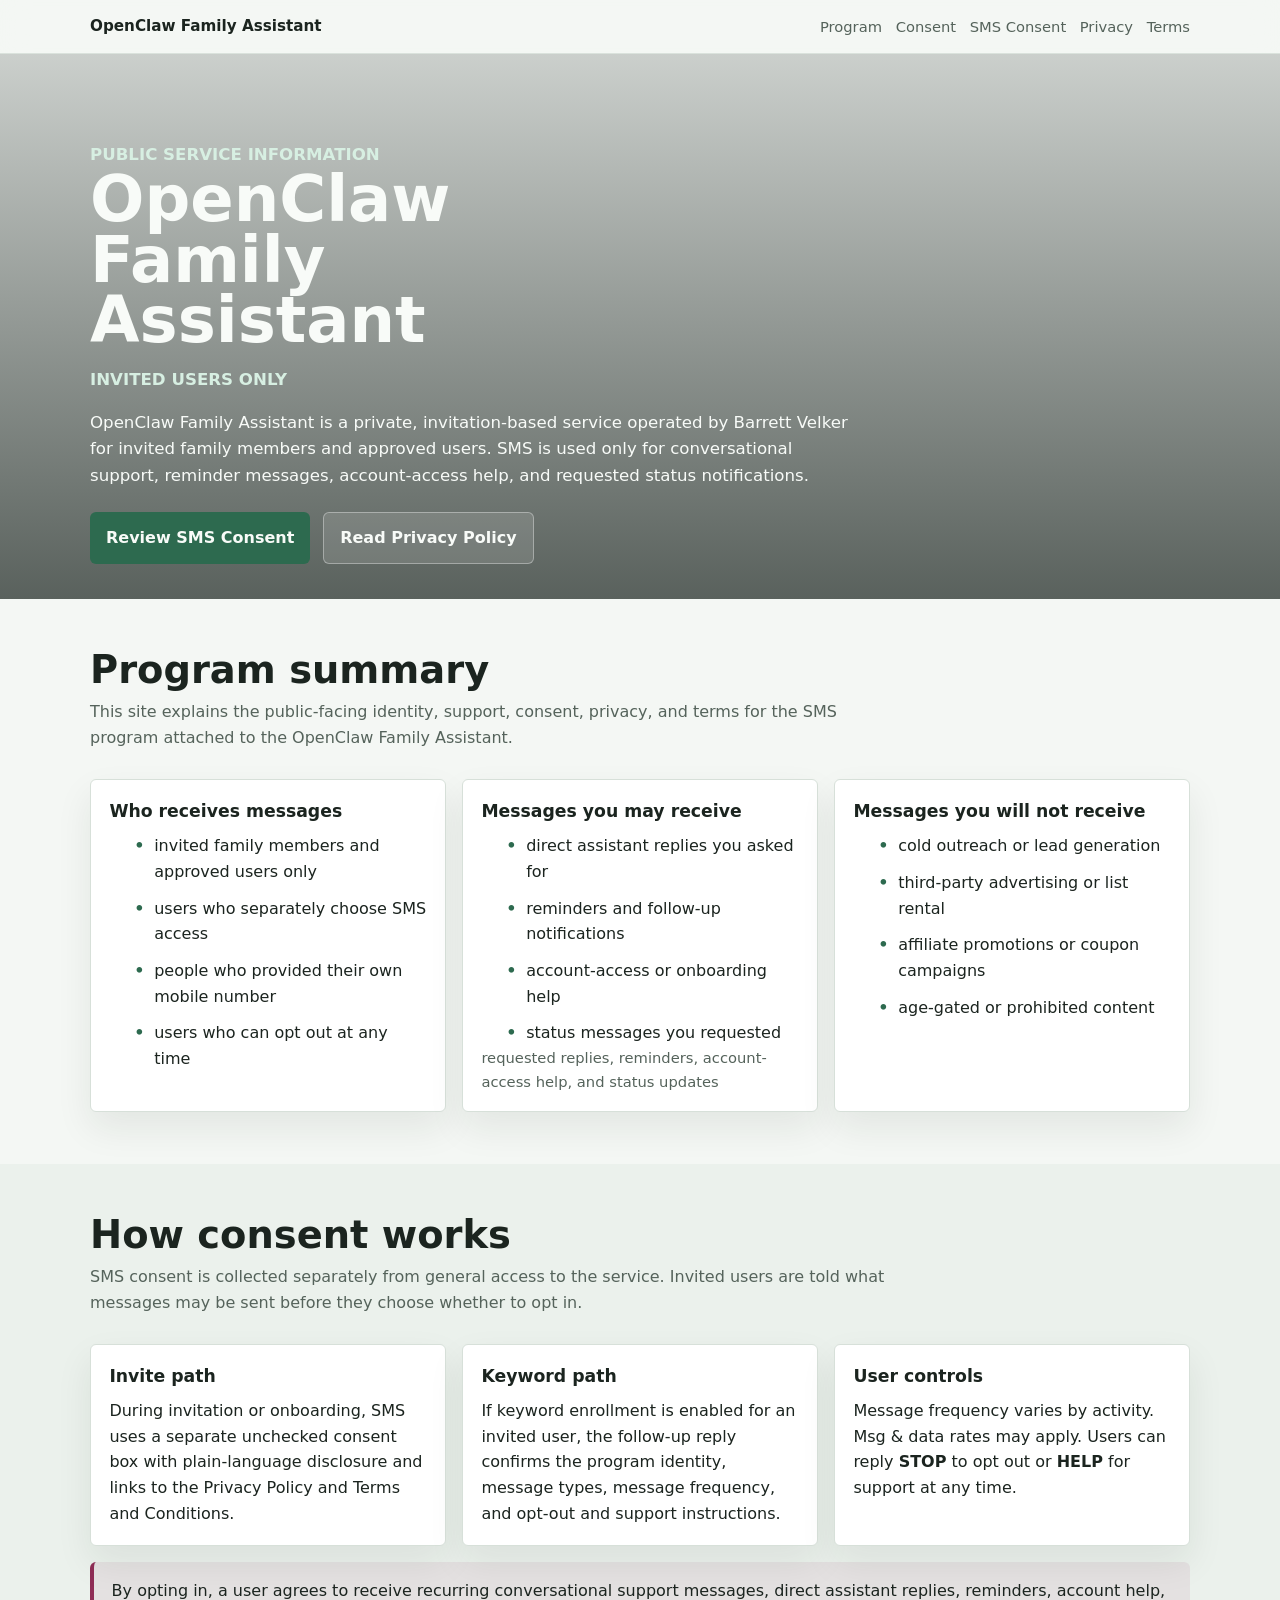
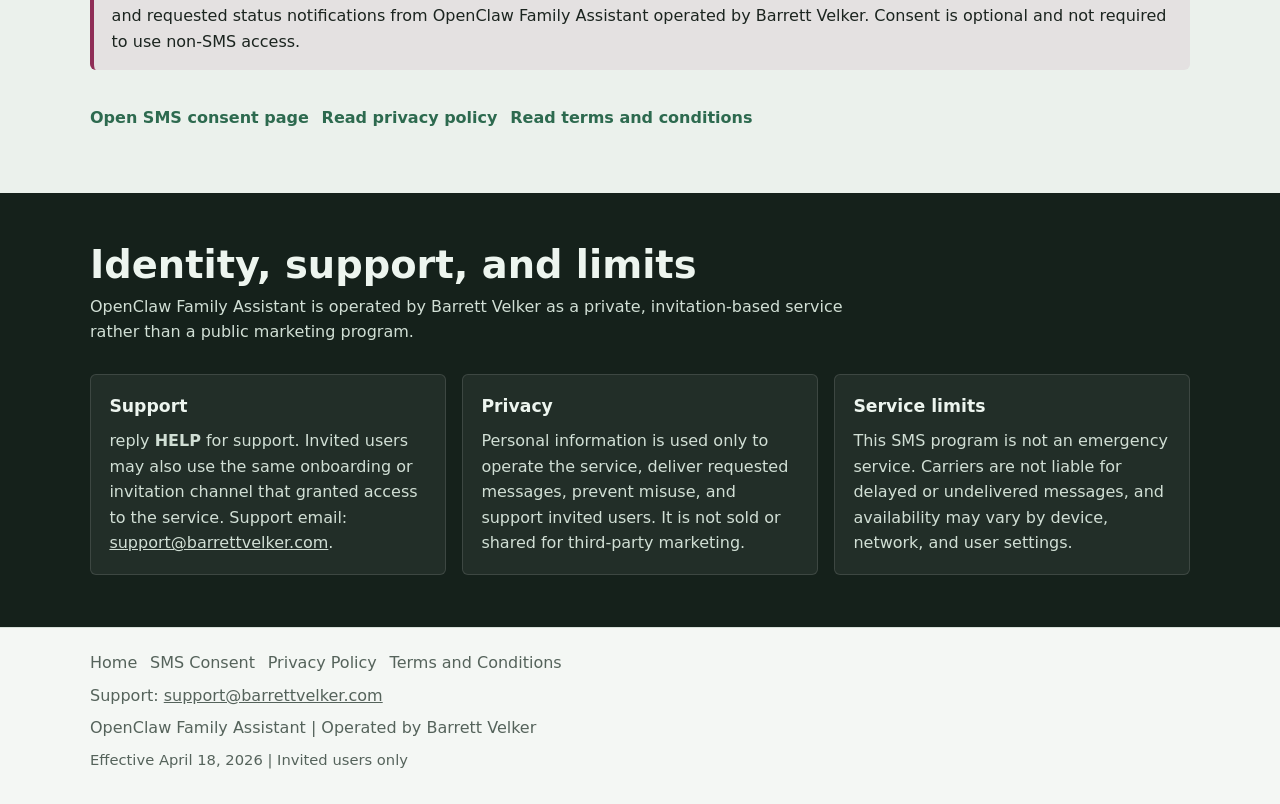
==== index.html @ d8ad7279 "Initial Barrett Velker site" ====
<!DOCTYPE html>
<html lang="en">
  <head>
    <meta charset="utf-8" />
    <meta name="viewport" content="width=device-width, initial-scale=1" />
    <title>OpenClaw Family Assistant | Barrett Velker</title>
    <meta
      name="description"
      content="Public service information for the OpenClaw Family Assistant, a private SMS-enabled service operated by Barrett Velker for invited family members and approved users."
    />
    <link rel="stylesheet" href="./styles.css" />
  </head>
  <body>
    <header class="site-header">
      <div class="bar">
        <a class="brand" href="./index.html">OpenClaw Family Assistant</a>
        <nav class="nav" aria-label="Primary">
          <a href="#program">Program</a>
          <a href="#consent">Consent</a>
          <a href="./invite.html">SMS Consent</a>
          <a href="./privacy.html">Privacy</a>
          <a href="./terms.html">Terms</a>
        </nav>
      </div>
    </header>

    <main>
      <section class="hero">
        <div class="hero-inner">
          <p class="eyebrow">Public Service Information</p>
          <h1>OpenClaw Family Assistant</h1>
          <p class="eyebrow">Invited Users Only</p>
          <p>
            OpenClaw Family Assistant is a private, invitation-based service
            operated by Barrett Velker for invited family members and approved
            users. SMS is used only for conversational support, reminder
            messages, account-access help, and requested status notifications.
          </p>
          <div class="hero-actions">
            <a class="button" href="./invite.html">Review SMS Consent</a>
            <a class="button secondary" href="./privacy.html">Read Privacy Policy</a>
          </div>
        </div>
      </section>

      <section class="section" id="program">
        <div class="inner">
          <div class="section-head">
            <h2>Program summary</h2>
            <p>
              This site explains the public-facing identity, support, consent,
              privacy, and terms for the SMS program attached to the OpenClaw
              Family Assistant.
            </p>
          </div>
          <div class="grid-3">
            <article class="panel">
              <h3>Who receives messages</h3>
              <ul class="checklist">
                <li>invited family members and approved users only</li>
                <li>users who separately choose SMS access</li>
                <li>people who provided their own mobile number</li>
                <li>users who can opt out at any time</li>
              </ul>
            </article>
            <article class="panel">
              <h3>Messages you may receive</h3>
              <ul class="checklist">
                <li>direct assistant replies you asked for</li>
                <li>reminders and follow-up notifications</li>
                <li>account-access or onboarding help</li>
                <li>status messages you requested</li>
              </ul>
              <p class="hint">
                requested replies, reminders, account-access help, and status
                updates
              </p>
            </article>
            <article class="panel">
              <h3>Messages you will not receive</h3>
              <ul class="checklist">
                <li>cold outreach or lead generation</li>
                <li>third-party advertising or list rental</li>
                <li>affiliate promotions or coupon campaigns</li>
                <li>age-gated or prohibited content</li>
              </ul>
            </article>
          </div>
        </div>
      </section>

      <section class="section alt" id="consent">
        <div class="inner">
          <div class="section-head">
            <h2>How consent works</h2>
            <p>
              SMS consent is collected separately from general access to the
              service. Invited users are told what messages may be sent before
              they choose whether to opt in.
            </p>
          </div>
          <div class="grid-3">
            <article class="panel">
              <h3>Invite path</h3>
              <p>
                During invitation or onboarding, SMS uses a separate unchecked
                consent box with plain-language disclosure and links to the
                Privacy Policy and Terms and Conditions.
              </p>
            </article>
            <article class="panel">
              <h3>Keyword path</h3>
              <p>
                If keyword enrollment is enabled for an invited user, the
                follow-up reply confirms the program identity, message types,
                message frequency, and opt-out and support instructions.
              </p>
            </article>
            <article class="panel">
              <h3>User controls</h3>
              <p>
                Message frequency varies by activity. Msg &amp; data rates may
                apply. Users can reply <strong>STOP</strong> to opt out or
                <strong>HELP</strong> for support at any time.
              </p>
            </article>
          </div>
          <div class="callout section-callout">
            By opting in, a user agrees to receive recurring conversational
            support messages, direct assistant replies, reminders, account
            help, and requested status notifications from OpenClaw Family
            Assistant operated by Barrett Velker. Consent is optional and not
            required to use non-SMS access.
          </div>
          <div class="inline-links">
            <a class="text-link" href="./invite.html">Open SMS consent page</a>
            <a class="text-link" href="./privacy.html">Read privacy policy</a>
            <a class="text-link" href="./terms.html">Read terms and conditions</a>
          </div>
        </div>
      </section>

      <section class="section dark" id="support">
        <div class="inner">
          <div class="section-head">
            <h2>Identity, support, and limits</h2>
            <p>
              OpenClaw Family Assistant is operated by Barrett Velker as a
              private, invitation-based service rather than a public marketing
              program.
            </p>
          </div>
          <div class="grid-3">
            <article class="panel">
              <h3>Support</h3>
              <p>
                reply <strong>HELP</strong> for support. Invited users may
                also use the same onboarding or invitation channel that granted
                access to the service. Support email:
                <a href="mailto:support@barrettvelker.com"
                  >support@barrettvelker.com</a
                >.
              </p>
            </article>
            <article class="panel">
              <h3>Privacy</h3>
              <p>
                Personal information is used only to operate the service,
                deliver requested messages, prevent misuse, and support invited
                users. It is not sold or shared for third-party marketing.
              </p>
            </article>
            <article class="panel">
              <h3>Service limits</h3>
              <p>
                This SMS program is not an emergency service. Carriers are not
                liable for delayed or undelivered messages, and availability may
                vary by device, network, and user settings.
              </p>
            </article>
          </div>
        </div>
      </section>
    </main>

    <footer class="footer">
      <div class="inner footer-copy">
        <div class="footer-links">
          <a href="./index.html">Home</a>
          <a href="./invite.html">SMS Consent</a>
          <a href="./privacy.html">Privacy Policy</a>
          <a href="./terms.html">Terms and Conditions</a>
        </div>
        <div>
          Support:
          <a href="mailto:support@barrettvelker.com">support@barrettvelker.com</a>
        </div>
        <div>OpenClaw Family Assistant | Operated by Barrett Velker</div>
        <div class="fine-print">Effective April 18, 2026 | Invited users only</div>
      </div>
    </footer>
  </body>
</html>
---- styles.css ----
:root {
  color-scheme: light;
  --bg: #f4f7f4;
  --surface: #ffffff;
  --ink: #1b241f;
  --muted: #55635b;
  --line: #d7e0d9;
  --accent: #2d6a4f;
  --accent-2: #8f2d56;
  --accent-3: #cde8dc;
  --shadow: 0 16px 36px rgba(27, 36, 31, 0.08);
  --radius: 6px;
  --max: 1100px;
}

* {
  box-sizing: border-box;
}

html {
  scroll-behavior: smooth;
}

body {
  margin: 0;
  font-family: Inter, ui-sans-serif, system-ui, -apple-system, BlinkMacSystemFont, "Segoe UI", sans-serif;
  color: var(--ink);
  background: var(--bg);
  line-height: 1.6;
}

a {
  color: inherit;
}

img {
  display: block;
  max-width: 100%;
}

.site-header {
  position: sticky;
  top: 0;
  z-index: 30;
  background: rgba(244, 247, 244, 0.92);
  backdrop-filter: blur(14px);
  border-bottom: 1px solid rgba(215, 224, 217, 0.88);
}

.bar {
  width: min(100% - 2rem, var(--max));
  margin: 0 auto;
  display: flex;
  align-items: center;
  justify-content: space-between;
  gap: 1rem;
  padding: 0.9rem 0;
}

.brand {
  font-size: 0.95rem;
  font-weight: 700;
  text-decoration: none;
}

.nav {
  display: flex;
  flex-wrap: wrap;
  justify-content: flex-end;
  gap: 0.85rem;
  font-size: 0.92rem;
}

.nav a {
  text-decoration: none;
  color: var(--muted);
}

.hero {
  position: relative;
  min-height: 54vh;
  display: flex;
  align-items: end;
  background:
    linear-gradient(180deg, rgba(16, 26, 21, 0.18), rgba(16, 26, 21, 0.68)),
    url("https://images.unsplash.com/photo-1516321318423-f06f85e504b3?auto=format&fit=crop&w=1600&q=80") center/cover no-repeat;
  color: #f8fbf8;
}

.hero-inner {
  width: min(100% - 2rem, var(--max));
  margin: 0 auto;
  padding: 4.5rem 0 2.2rem;
}

.eyebrow {
  margin: 0 0 0.5rem;
  font-size: 0.9rem;
  font-weight: 700;
  letter-spacing: 0;
  text-transform: uppercase;
  color: #d7efe2;
}

.hero h1,
.page-hero h1 {
  margin: 0;
  max-width: 12ch;
  font-size: clamp(2.2rem, 5vw, 4.4rem);
  line-height: 0.95;
}

.hero p,
.page-hero p {
  max-width: 48rem;
  margin: 1rem 0 0;
  font-size: clamp(1rem, 1.3vw, 1.18rem);
}

.hero-actions,
.inline-links,
.footer-links {
  display: flex;
  flex-wrap: wrap;
  gap: 0.8rem;
}

.hero-actions,
.inline-links {
  margin-top: 1.4rem;
}

.button,
.text-link {
  display: inline-flex;
  align-items: center;
  justify-content: center;
  min-height: 2.8rem;
  padding: 0.75rem 1rem;
  border-radius: var(--radius);
  text-decoration: none;
  font-weight: 700;
}

.button {
  background: var(--accent);
  color: #f8fbf8;
}

.button.secondary {
  background: rgba(255, 255, 255, 0.12);
  border: 1px solid rgba(255, 255, 255, 0.35);
  color: #f8fbf8;
}

.text-link {
  padding-inline: 0;
  min-height: auto;
  color: var(--accent);
}

.section {
  padding: 3.2rem 0;
}

.section.alt {
  background: #ebf1ec;
}

.section.dark {
  background: #15211b;
  color: #edf5ef;
}

.inner {
  width: min(100% - 2rem, var(--max));
  margin: 0 auto;
}

.section-head {
  max-width: 50rem;
  margin-bottom: 1.8rem;
}

.section-head h2 {
  margin: 0 0 0.55rem;
  font-size: clamp(1.65rem, 3vw, 2.5rem);
  line-height: 1.05;
}

.section-head p {
  margin: 0;
  color: var(--muted);
}

.dark .section-head p,
.dark p,
.dark li {
  color: #d1dfd5;
}

.grid-3,
.grid-2 {
  display: grid;
  gap: 1rem;
}

.grid-3 {
  grid-template-columns: repeat(3, minmax(0, 1fr));
}

.grid-2 {
  grid-template-columns: repeat(2, minmax(0, 1fr));
}

.panel {
  background: var(--surface);
  border: 1px solid var(--line);
  border-radius: var(--radius);
  padding: 1.15rem;
  box-shadow: var(--shadow);
}

.dark .panel {
  background: rgba(255, 255, 255, 0.06);
  border-color: rgba(255, 255, 255, 0.12);
  box-shadow: none;
}

.panel h3 {
  margin: 0 0 0.45rem;
  font-size: 1.08rem;
}

.panel p,
.panel ul {
  margin: 0;
}

.panel ul {
  padding-left: 1.1rem;
}

.callout {
  padding: 1rem 1.1rem;
  border-left: 4px solid var(--accent-2);
  background: rgba(143, 45, 86, 0.08);
  border-radius: var(--radius);
}

.section-callout {
  margin-top: 1rem;
}

.checklist {
  list-style: none;
  padding: 0;
  margin: 0;
  display: grid;
  gap: 0.7rem;
}

.checklist li {
  padding-left: 1.7rem;
  position: relative;
}

.checklist li::before {
  content: "•";
  position: absolute;
  left: 0.45rem;
  top: 0;
  color: var(--accent);
  font-weight: 800;
}

.footer {
  border-top: 1px solid var(--line);
  padding: 1.4rem 0 2rem;
  color: var(--muted);
}

.footer-copy {
  display: grid;
  gap: 0.45rem;
}

.footer-links a {
  text-decoration: none;
}

.fine-print {
  font-size: 0.92rem;
}

.page-hero {
  padding: 4rem 0 2rem;
  background: linear-gradient(180deg, #dbece2 0%, #f4f7f4 100%);
}

.copy {
  width: min(100% - 2rem, 860px);
  margin: 0 auto 3rem;
}

.page-meta {
  font-size: 0.95rem;
  color: var(--muted);
}

.copy h2 {
  margin: 2rem 0 0.75rem;
  font-size: 1.4rem;
  line-height: 1.1;
}

.copy p,
.copy li {
  color: var(--ink);
}

.copy ul {
  padding-left: 1.15rem;
}

.form-shell {
  display: grid;
  gap: 0.9rem;
  padding: 1.2rem;
  border: 1px solid var(--line);
  border-radius: var(--radius);
  background: var(--surface);
  box-shadow: var(--shadow);
}

.field-group {
  display: grid;
  gap: 0.4rem;
}

.field-group label,
.checkbox-row {
  font-weight: 600;
}

.field-group input,
.field-group textarea {
  width: 100%;
  padding: 0.8rem 0.9rem;
  font: inherit;
  color: var(--ink);
  border: 1px solid var(--line);
  border-radius: var(--radius);
  background: #fbfdfb;
}

.checkbox-row {
  display: flex;
  gap: 0.75rem;
  align-items: start;
  padding: 0.95rem 1rem;
  border: 1px solid var(--line);
  border-radius: var(--radius);
  background: #f6faf7;
}

.checkbox-row input {
  margin-top: 0.22rem;
}

.hint {
  margin: 0;
  font-size: 0.92rem;
  color: var(--muted);
}

@media (max-width: 820px) {
  .grid-3,
  .grid-2 {
    grid-template-columns: 1fr;
  }

  .bar {
    align-items: start;
    flex-direction: column;
  }

  .nav {
    justify-content: start;
  }

  .hero {
    min-height: 48vh;
  }

  .hero-inner {
    padding-top: 3.75rem;
  }
}
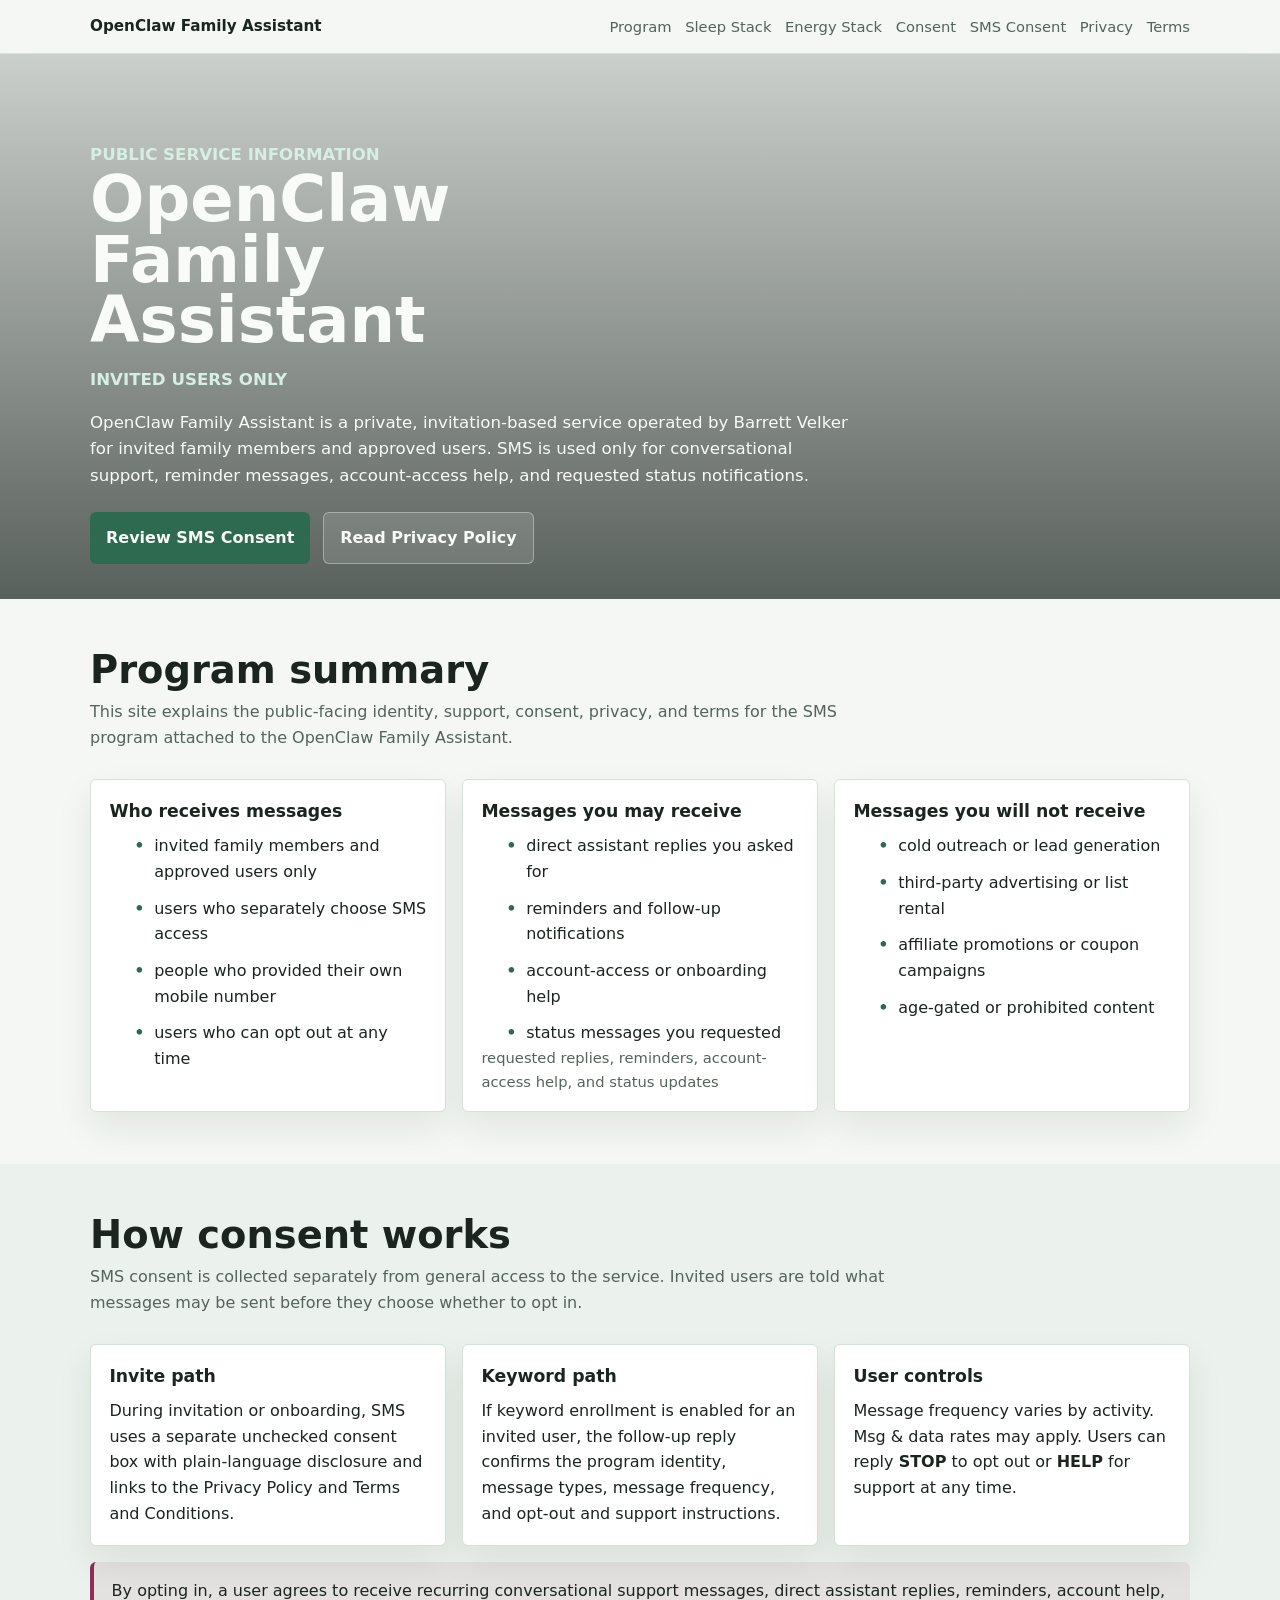
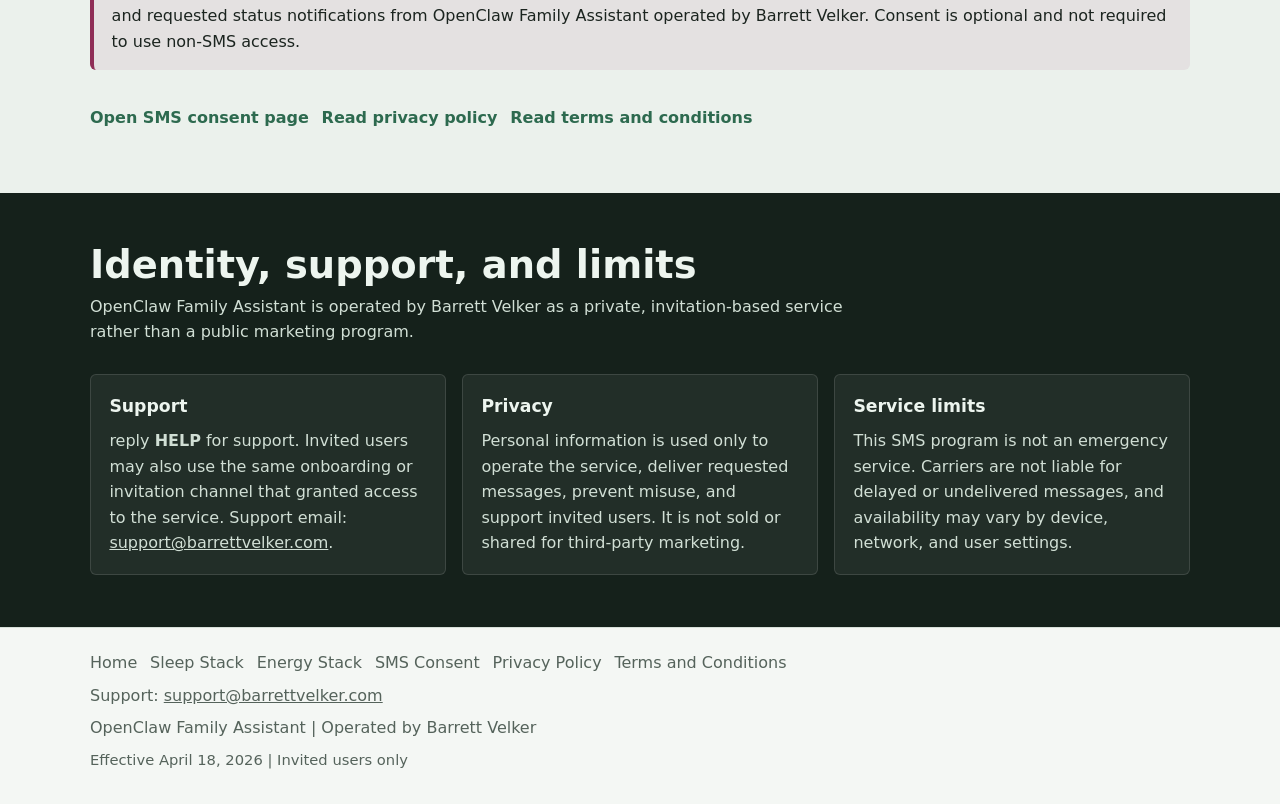
==== commit 25778554: "Add supplement stack pages" ====
--- a/index.html
+++ b/index.html
@@ -16,6 +16,8 @@
         <a class="brand" href="./index.html">OpenClaw Family Assistant</a>
         <nav class="nav" aria-label="Primary">
           <a href="#program">Program</a>
+          <a href="./sleep-stack.html">Sleep Stack</a>
+          <a href="./energy-stack.html">Energy Stack</a>
           <a href="#consent">Consent</a>
           <a href="./invite.html">SMS Consent</a>
           <a href="./privacy.html">Privacy</a>
@@ -187,6 +189,8 @@
       <div class="inner footer-copy">
         <div class="footer-links">
           <a href="./index.html">Home</a>
+          <a href="./sleep-stack.html">Sleep Stack</a>
+          <a href="./energy-stack.html">Energy Stack</a>
           <a href="./invite.html">SMS Consent</a>
           <a href="./privacy.html">Privacy Policy</a>
           <a href="./terms.html">Terms and Conditions</a>
--- a/styles.css
+++ b/styles.css
@@ -323,6 +323,44 @@
   padding-left: 1.15rem;
 }
 
+.stack-table-wrap {
+  width: 100%;
+  overflow-x: auto;
+  border: 1px solid var(--line);
+  border-radius: var(--radius);
+  background: var(--surface);
+  box-shadow: var(--shadow);
+}
+
+.stack-table {
+  width: 100%;
+  min-width: 640px;
+  border-collapse: collapse;
+}
+
+.stack-table th,
+.stack-table td {
+  padding: 0.8rem 0.9rem;
+  border-bottom: 1px solid var(--line);
+  text-align: left;
+  vertical-align: top;
+}
+
+.stack-table th {
+  color: var(--muted);
+  font-size: 0.9rem;
+}
+
+.stack-table tr:last-child td {
+  border-bottom: 0;
+}
+
+.stack-table a,
+.copy a {
+  color: var(--accent);
+  font-weight: 700;
+}
+
 .form-shell {
   display: grid;
   gap: 0.9rem;
